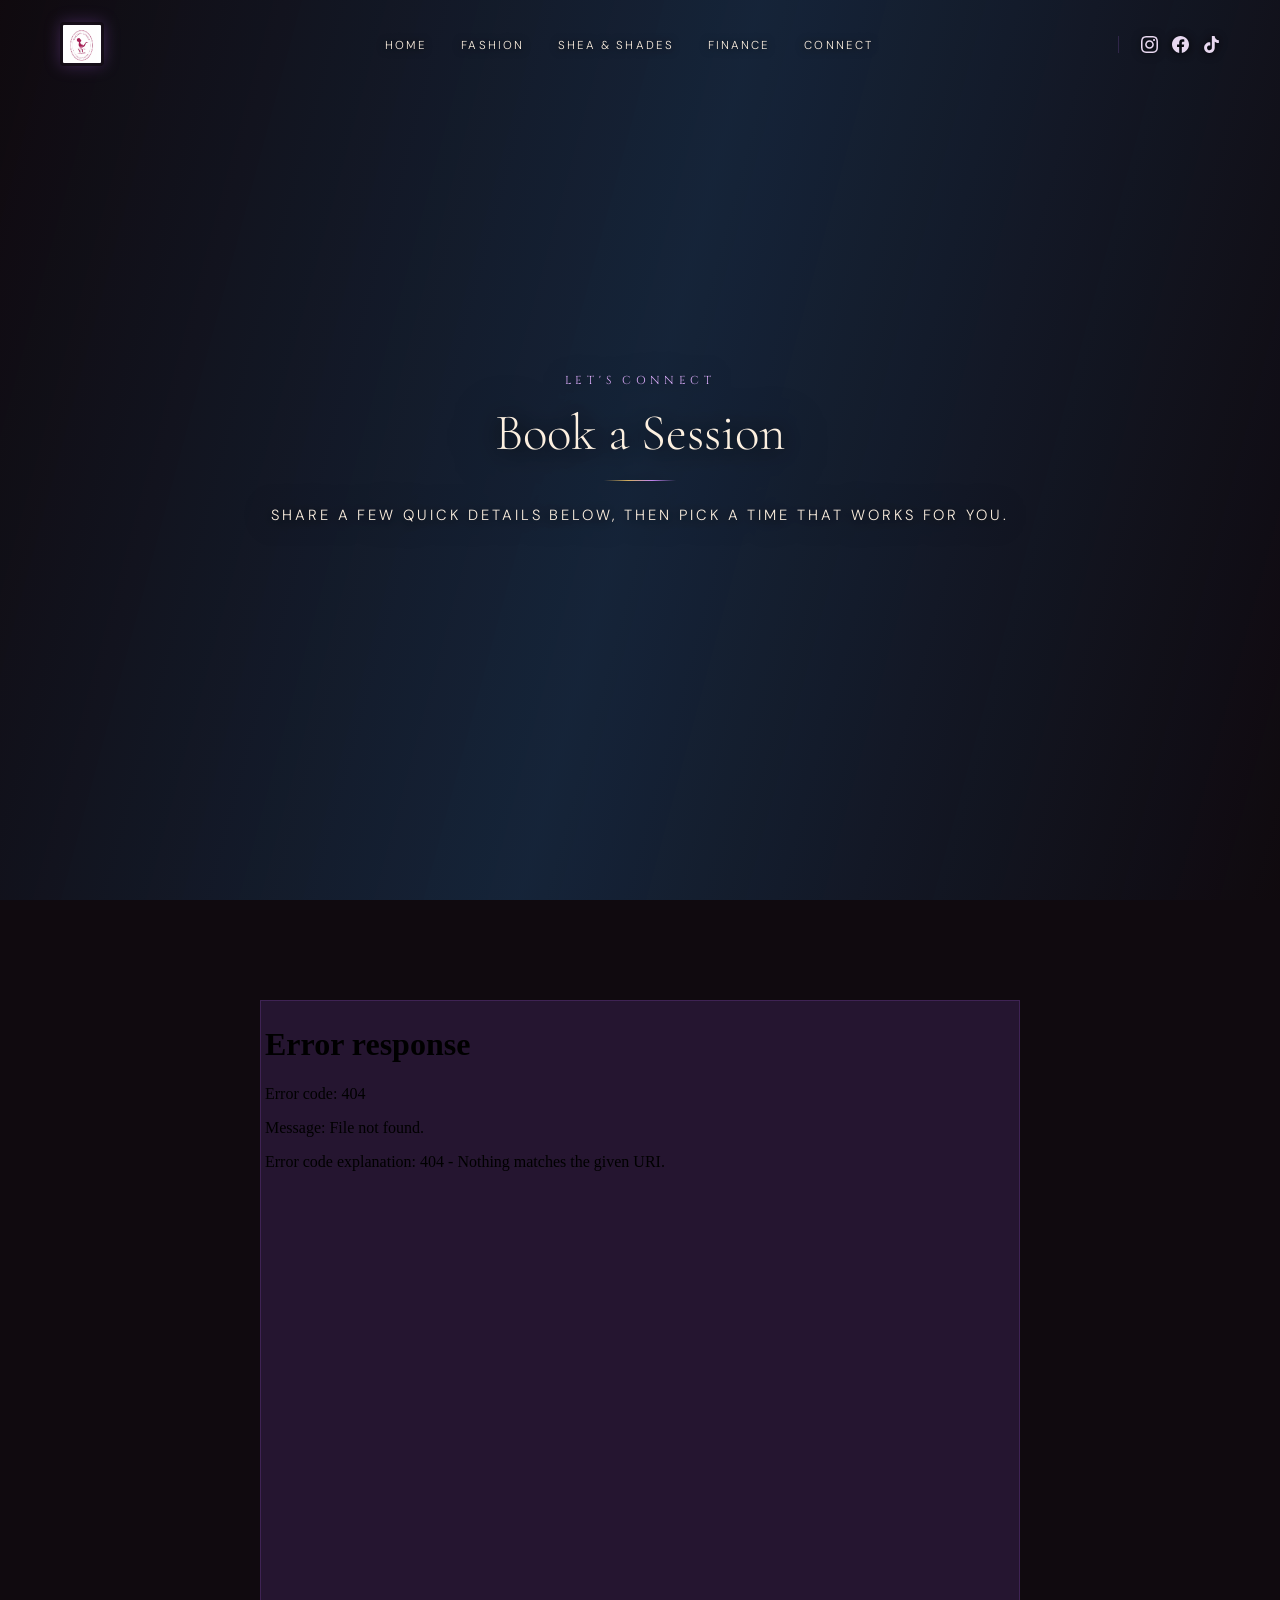
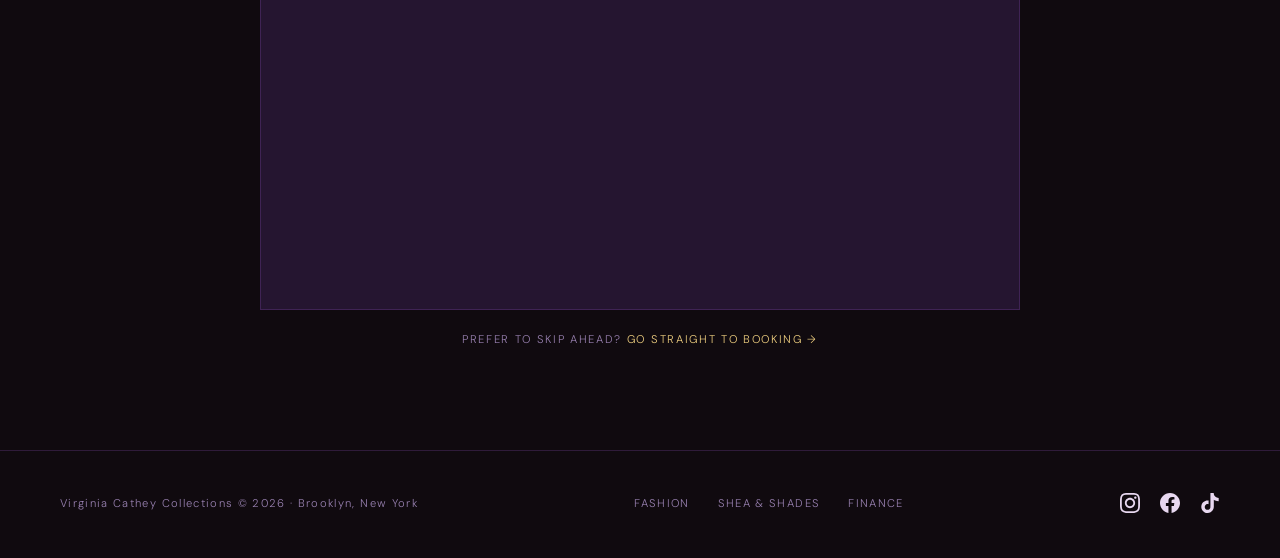
==== booking.html @ d616492e "Add files via upload" ====
<!DOCTYPE html>
<html lang="en">
<head>
  <meta charset="UTF-8">
  <meta name="viewport" content="width=device-width, initial-scale=1.0">
  <title>Book a Session | Virginia Cathey Collections</title>
  <meta name="description" content="Book a session with Virginia Cathey: fashion, Shea & Shades, or financial education.">
  <link rel="stylesheet" href="style.css">
</head>
<body>

<!-- NAV -->
<nav class="nav">
  <a href="index.html" class="nav-logo">
    <img src="4.png" alt="Virginia Cathey Collections">
  </a>
  <ul class="nav-links">
    <li><a href="index.html">Home</a></li>
    <li><a href="fashion.html">Fashion</a></li>
    <li><a href="shea.html">Shea &amp; Shades</a></li>
    <li><a href="finance.html">Finance</a></li>
    <li><a href="#contact">Connect</a></li>
  </ul>
  <div class="nav-socials">
    <a href="https://www.instagram.com/virginiacatheycollections" target="_blank" aria-label="Instagram">
      <svg viewBox="0 0 24 24"><path d="M12 2.163c3.204 0 3.584.012 4.85.07 3.252.148 4.771 1.691 4.919 4.919.058 1.265.069 1.645.069 4.849 0 3.205-.012 3.584-.069 4.849-.149 3.225-1.664 4.771-4.919 4.919-1.266.058-1.644.07-4.85.07-3.204 0-3.584-.012-4.849-.07-3.26-.149-4.771-1.699-4.919-4.92-.058-1.265-.07-1.644-.07-4.849 0-3.204.013-3.583.07-4.849.149-3.227 1.664-4.771 4.919-4.919 1.266-.057 1.645-.069 4.849-.069zm0-2.163c-3.259 0-3.667.014-4.947.072-4.358.2-6.78 2.618-6.98 6.98-.059 1.281-.073 1.689-.073 4.948 0 3.259.014 3.668.072 4.948.2 4.358 2.618 6.78 6.98 6.98 1.281.058 1.689.072 4.948.072 3.259 0 3.668-.014 4.948-.072 4.354-.2 6.782-2.618 6.979-6.98.059-1.28.073-1.689.073-4.948 0-3.259-.014-3.667-.072-4.947-.196-4.354-2.617-6.78-6.979-6.98-1.281-.059-1.69-.073-4.949-.073zm0 5.838c-3.403 0-6.162 2.759-6.162 6.162s2.759 6.163 6.162 6.163 6.162-2.759 6.162-6.163c0-3.403-2.759-6.162-6.162-6.162zm0 10.162c-2.209 0-4-1.79-4-4 0-2.209 1.791-4 4-4s4 1.791 4 4c0 2.21-1.791 4-4 4zm6.406-11.845c-.796 0-1.441.645-1.441 1.44s.645 1.44 1.441 1.44c.795 0 1.439-.645 1.439-1.44s-.644-1.44-1.439-1.44z"/></svg>
    </a>
    <a href="https://www.facebook.com/share/1MAkK8qsHK/" target="_blank" aria-label="Facebook">
      <svg viewBox="0 0 24 24"><path d="M24 12.073c0-6.627-5.373-12-12-12s-12 5.373-12 12c0 5.99 4.388 10.954 10.125 11.854v-8.385H7.078v-3.47h3.047V9.43c0-3.007 1.792-4.669 4.533-4.669 1.312 0 2.686.235 2.686.235v2.953H15.83c-1.491 0-1.956.925-1.956 1.874v2.25h3.328l-.532 3.47h-2.796v8.385C19.612 23.027 24 18.062 24 12.073z"/></svg>
    </a>
    <a href="https://www.tiktok.com/@virginiacathey" target="_blank" aria-label="TikTok">
      <svg viewBox="0 0 24 24"><path d="M12.525.02c1.31-.02 2.61-.01 3.91-.02.08 1.53.63 3.09 1.75 4.17 1.12 1.11 2.7 1.62 4.24 1.79v4.03c-1.44-.05-2.89-.35-4.2-.97-.57-.26-1.1-.59-1.62-.93-.01 2.92.01 5.84-.02 8.75-.08 1.4-.54 2.79-1.35 3.94-1.31 1.92-3.58 3.17-5.91 3.21-1.43.08-2.86-.31-4.08-1.03-2.02-1.19-3.44-3.37-3.65-5.71-.02-.5-.03-1-.01-1.49.18-1.9 1.12-3.72 2.58-4.96 1.66-1.44 3.98-2.13 6.15-1.72.02 1.48-.04 2.96-.04 4.44-.99-.32-2.15-.23-3.02.37-.63.41-1.11 1.04-1.36 1.75-.21.51-.15 1.07-.14 1.61.24 1.64 1.82 3.02 3.5 2.87 1.12-.01 2.19-.66 2.77-1.61.19-.33.4-.67.41-1.06.1-1.79.06-3.57.07-5.36.01-4.03-.01-8.05.02-12.07z"/></svg>
    </a>
  </div>
  <button class="burger" aria-label="Menu"><span></span><span></span><span></span></button>
</nav>

<!-- MOBILE MENU -->
<div class="mobile-menu">
  <a href="index.html">Home</a>
  <a href="fashion.html">Fashion</a>
  <a href="shea.html">Shea &amp; Shades</a>
  <a href="finance.html">Finance</a>
  <a href="#contact">Connect</a>
  <div class="mm-socials">
    <a href="https://www.instagram.com/virginiacatheycollections" target="_blank" aria-label="Instagram"><svg viewBox="0 0 24 24"><path d="M12 2.163c3.204 0 3.584.012 4.85.07 3.252.148 4.771 1.691 4.919 4.919.058 1.265.069 1.645.069 4.849 0 3.205-.012 3.584-.069 4.849-.149 3.225-1.664 4.771-4.919 4.919-1.266.058-1.644.07-4.85.07-3.204 0-3.584-.012-4.849-.07-3.26-.149-4.771-1.699-4.919-4.92-.058-1.265-.07-1.644-.07-4.849 0-3.204.013-3.583.07-4.849.149-3.227 1.664-4.771 4.919-4.919 1.266-.057 1.645-.069 4.849-.069zm0-2.163c-3.259 0-3.667.014-4.947.072-4.358.2-6.78 2.618-6.98 6.98-.059 1.281-.073 1.689-.073 4.948 0 3.259.014 3.668.072 4.948.2 4.358 2.618 6.78 6.98 6.98 1.281.058 1.689.072 4.948.072 3.259 0 3.668-.014 4.948-.072 4.354-.2 6.782-2.618 6.979-6.98.059-1.28.073-1.689.073-4.948 0-3.259-.014-3.667-.072-4.947-.196-4.354-2.617-6.78-6.979-6.98-1.281-.059-1.69-.073-4.949-.073zm0 5.838c-3.403 0-6.162 2.759-6.162 6.162s2.759 6.163 6.162 6.163 6.162-2.759 6.162-6.163c0-3.403-2.759-6.162-6.162-6.162zm0 10.162c-2.209 0-4-1.79-4-4 0-2.209 1.791-4 4-4s4 1.791 4 4c0 2.21-1.791 4-4 4zm6.406-11.845c-.796 0-1.441.645-1.441 1.44s.645 1.44 1.441 1.44c.795 0 1.439-.645 1.439-1.44s-.644-1.44-1.439-1.44z"/></svg></a>
    <a href="https://www.facebook.com/share/1MAkK8qsHK/" target="_blank" aria-label="Facebook"><svg viewBox="0 0 24 24"><path d="M24 12.073c0-6.627-5.373-12-12-12s-12 5.373-12 12c0 5.99 4.388 10.954 10.125 11.854v-8.385H7.078v-3.47h3.047V9.43c0-3.007 1.792-4.669 4.533-4.669 1.312 0 2.686.235 2.686.235v2.953H15.83c-1.491 0-1.956.925-1.956 1.874v2.25h3.328l-.532 3.47h-2.796v8.385C19.612 23.027 24 18.062 24 12.073z"/></svg></a>
    <a href="https://www.tiktok.com/@virginiacathey" target="_blank" aria-label="TikTok"><svg viewBox="0 0 24 24"><path d="M12.525.02c1.31-.02 2.61-.01 3.91-.02.08 1.53.63 3.09 1.75 4.17 1.12 1.11 2.7 1.62 4.24 1.79v4.03c-1.44-.05-2.89-.35-4.2-.97-.57-.26-1.1-.59-1.62-.93-.01 2.92.01 5.84-.02 8.75-.08 1.4-.54 2.79-1.35 3.94-1.31 1.92-3.58 3.17-5.91 3.21-1.43.08-2.86-.31-4.08-1.03-2.02-1.19-3.44-3.37-3.65-5.71-.02-.5-.03-1-.01-1.49.18-1.9 1.12-3.72 2.58-4.96 1.66-1.44 3.98-2.13 6.15-1.72.02 1.48-.04 2.96-.04 4.44-.99-.32-2.15-.23-3.02.37-.63.41-1.11 1.04-1.36 1.75-.21.51-.15 1.07-.14 1.61.24 1.64 1.82 3.02 3.5 2.87 1.12-.01 2.19-.66 2.77-1.61.19-.33.4-.67.41-1.06.1-1.79.06-3.57.07-5.36.01-4.03-.01-8.05.02-12.07z"/></svg></a>
  </div>
</div>

<!-- PAGE HEADER -->
<section class="hero" style="min-height:52vh;">
  <div class="hero-overlay" style="background:linear-gradient(105deg,rgba(16,10,15,.97) 0%,rgba(26,58,92,.55) 50%,rgba(16,10,15,.28) 100%);"></div>
  <div class="hero-body">
    <p class="hero-eyebrow">Let's Connect</p>
    <h1 class="hero-title" style="font-size:clamp(2.4rem,4vw,3.6rem);">Book a Session</h1>
    <div class="hero-rule"></div>
    <p class="hero-sub">Share a few quick details below, then pick a time that works for you.</p>
  </div>
</section>

<!-- EMBEDDED FORM -->
<section class="sec">
  <div class="wrap reveal" style="max-width:760px;margin:0 auto;">
    <div style="border:1px solid var(--border);background:var(--bg3);padding:4px;position:relative;">
      <!-- PLACEHOLDER: replace src below with the real Google Form embed URL -->
      <iframe
        src="PASTE_GOOGLE_FORM_EMBED_URL_HERE"
        width="100%"
        height="900"
        frameborder="0"
        marginheight="0"
        marginwidth="0"
        style="display:block;">
        Loading form…
      </iframe>
    </div>
    <p style="text-align:center;font-size:.7rem;letter-spacing:.15em;text-transform:uppercase;color:var(--muted);margin-top:20px;">
      Prefer to skip ahead? <a href="thank-you.html" style="color:var(--gold-lt);">Go straight to booking &rarr;</a>
    </p>
  </div>
</section>

<!-- FOOTER -->
<footer class="footer">
  <p class="footer-copy">Virginia Cathey Collections © 2026 · Brooklyn, New York</p>
  <div class="footer-links">
    <a href="fashion.html">Fashion</a>
    <a href="shea.html">Shea &amp; Shades</a>
    <a href="finance.html">Finance</a>
  </div>
  <div class="footer-socials">
    <a href="https://www.instagram.com/virginiacatheycollections" target="_blank" aria-label="Instagram"><svg viewBox="0 0 24 24"><path d="M12 2.163c3.204 0 3.584.012 4.85.07 3.252.148 4.771 1.691 4.919 4.919.058 1.265.069 1.645.069 4.849 0 3.205-.012 3.584-.069 4.849-.149 3.225-1.664 4.771-4.919 4.919-1.266.058-1.644.07-4.85.07-3.204 0-3.584-.012-4.849-.07-3.26-.149-4.771-1.699-4.919-4.92-.058-1.265-.07-1.644-.07-4.849 0-3.204.013-3.583.07-4.849.149-3.227 1.664-4.771 4.919-4.919 1.266-.057 1.645-.069 4.849-.069zm0-2.163c-3.259 0-3.667.014-4.947.072-4.358.2-6.78 2.618-6.98 6.98-.059 1.281-.073 1.689-.073 4.948 0 3.259.014 3.668.072 4.948.2 4.358 2.618 6.78 6.98 6.98 1.281.058 1.689.072 4.948.072 3.259 0 3.668-.014 4.948-.072 4.354-.2 6.782-2.618 6.979-6.98.059-1.28.073-1.689.073-4.948 0-3.259-.014-3.667-.072-4.947-.196-4.354-2.617-6.78-6.979-6.98-1.281-.059-1.69-.073-4.949-.073zm0 5.838c-3.403 0-6.162 2.759-6.162 6.162s2.759 6.163 6.162 6.163 6.162-2.759 6.162-6.163c0-3.403-2.759-6.162-6.162-6.162zm0 10.162c-2.209 0-4-1.79-4-4 0-2.209 1.791-4 4-4s4 1.791 4 4c0 2.21-1.791 4-4 4zm6.406-11.845c-.796 0-1.441.645-1.441 1.44s.645 1.44 1.441 1.44c.795 0 1.439-.645 1.439-1.44s-.644-1.44-1.439-1.44z"/></svg></a>
    <a href="https://www.facebook.com/share/1MAkK8qsHK/" target="_blank" aria-label="Facebook"><svg viewBox="0 0 24 24"><path d="M24 12.073c0-6.627-5.373-12-12-12s-12 5.373-12 12c0 5.99 4.388 10.954 10.125 11.854v-8.385H7.078v-3.47h3.047V9.43c0-3.007 1.792-4.669 4.533-4.669 1.312 0 2.686.235 2.686.235v2.953H15.83c-1.491 0-1.956.925-1.956 1.874v2.25h3.328l-.532 3.47h-2.796v8.385C19.612 23.027 24 18.062 24 12.073z"/></svg></a>
    <a href="https://www.tiktok.com/@virginiacathey" target="_blank" aria-label="TikTok"><svg viewBox="0 0 24 24"><path d="M12.525.02c1.31-.02 2.61-.01 3.91-.02.08 1.53.63 3.09 1.75 4.17 1.12 1.11 2.7 1.62 4.24 1.79v4.03c-1.44-.05-2.89-.35-4.2-.97-.57-.26-1.1-.59-1.62-.93-.01 2.92.01 5.84-.02 8.75-.08 1.4-.54 2.79-1.35 3.94-1.31 1.92-3.58 3.17-5.91 3.21-1.43.08-2.86-.31-4.08-1.03-2.02-1.19-3.44-3.37-3.65-5.71-.02-.5-.03-1-.01-1.49.18-1.9 1.12-3.72 2.58-4.96 1.66-1.44 3.98-2.13 6.15-1.72.02 1.48-.04 2.96-.04 4.44-.99-.32-2.15-.23-3.02.37-.63.41-1.11 1.04-1.36 1.75-.21.51-.15 1.07-.14 1.61.24 1.64 1.82 3.02 3.5 2.87 1.12-.01 2.19-.66 2.77-1.61.19-.33.4-.67.41-1.06.1-1.79.06-3.57.07-5.36.01-4.03-.01-8.05.02-12.07z"/></svg></a>
  </div>
</footer>

<script src="script.js"></script>
</body>
</html>
---- style.css ----
/* ============================================================
   VIRGINIA CATHEY COLLECTIONS — style.css
   Root stylesheet. Shared by every page on the site.
   ============================================================ */

@import url('https://fonts.googleapis.com/css2?family=Cormorant+Garamond:ital,wght@0,300;0,400;0,600;1,300;1,400&family=DM+Sans:wght@300;400;500&family=Cinzel:wght@400;600&display=swap');

/* ── Tokens ─────────────────────────────────────────────── */
:root {
  --bg:          #100a0f;
  --bg2:         #1c1020;
  --bg3:         #251530;
  --surface:     #2a1830;

  --gold:        #d4af60;
  --gold-lt:     #f0d080;
  --purple:      #9b59d0;
  --purple-lt:   #c084f0;
  --purple-dk:   #5a2880;
  --wine:        #8b3060;
  --cream:       #fdf0e0;
  --text:        #e8d8f0;
  --muted:       #9880b0;

  --border:      rgba(155, 89, 208, 0.22);
  --border-gold: rgba(212, 175, 96, 0.22);

  --f-display: 'Cinzel', serif;
  --f-heading: 'Cormorant Garamond', serif;
  --f-body:    'DM Sans', sans-serif;
  --ease:      cubic-bezier(0.4, 0, 0.2, 1);
}


/* Page load-in */
body { animation: pageIn 0.45s ease forwards; }
@keyframes pageIn { from { opacity:0; } to { opacity:1; } }
/* ── Reset ───────────────────────────────────────────────── */
*, *::before, *::after { margin: 0; padding: 0; box-sizing: border-box; }
html { scroll-behavior: smooth; -webkit-font-smoothing: antialiased; }
body {
  background: var(--bg);
  color: var(--text);
  font-family: var(--f-body);
  font-weight: 300;
  line-height: 1.75;
  overflow-x: hidden;
}
img  { display: block; max-width: 100%; }
a    { color: inherit; text-decoration: none; }
ul   { list-style: none; }
button { border: none; background: none; font: inherit; cursor: pointer; }

/* ── Nav ─────────────────────────────────────────────────── */
.nav {
  position: fixed; top: 0; left: 0; right: 0; z-index: 100;
  padding: 22px 60px;
  display: grid;
  grid-template-columns: auto 1fr auto auto;
  align-items: center;
  gap: 0;
  transition: background .4s var(--ease), padding .4s var(--ease), border .4s var(--ease);
}
.nav.scrolled {
  background: rgba(16, 10, 15, 0.96);
  backdrop-filter: blur(16px);
  padding: 14px 60px;
  border-bottom: 1px solid var(--border);
}
.nav-logo {
  grid-column: 1;
  display: flex; align-items: center; gap: 10px; min-width: 80px;
}
.nav-logo img {
  height: 44px; width: auto;
  filter: drop-shadow(0 0 8px rgba(155,89,208,.35));
  background: rgba(16,10,15,.7);
  border-radius: 4px;
  padding: 3px;
}
.nav-links { display: flex; gap: 34px; align-items: center; justify-content: center; grid-column: 2; padding: 0 20px; }
.nav-links a {
  font-family: var(--f-body);
  font-size: .72rem; letter-spacing: .18em; text-transform: uppercase;
  color: var(--cream); position: relative;
  transition: color .3s var(--ease);
  text-shadow: 0 1px 8px rgba(0,0,0,.9);
}
.nav-links a::after {
  content: ''; position: absolute; bottom: -4px; left: 0;
  width: 0; height: 1px;
  background: linear-gradient(90deg, var(--purple), var(--gold));
  transition: width .3s var(--ease);
}
.nav-links a:hover         { color: var(--cream); }
.nav-links a:hover::after,
.nav-links a.active::after { width: 100%; }
.nav-links a.active        { color: var(--gold); }

/* ── Nav Social Icons ────────────────────────────────────── */
.nav-socials {
  display: flex; align-items: center; gap: 14px; justify-content: flex-end;
  grid-column: 3;
  padding-left: 22px;
  border-left: 1px solid var(--border);
}
.nav-socials a {
  color: var(--cream); transition: color .3s var(--ease);
  display: flex; align-items: center; line-height: 1;
  filter: drop-shadow(0 1px 4px rgba(0,0,0,.9));
}
.nav-socials a:hover { color: var(--purple-lt); }
.nav-socials svg { width: 17px; height: 17px; fill: currentColor; }
.nav-socials a { color: var(--text); }

/* hamburger */
.burger {
  display: none; flex-direction: column; gap: 5px; width: 28px;
  grid-column: 4;
}
.burger span {
  display: block; height: 1px; background: var(--gold);
  transition: .35s var(--ease);
}
.burger.open span:nth-child(1) { transform: translateY(6px) rotate(45deg); }
.burger.open span:nth-child(2) { opacity: 0; }
.burger.open span:nth-child(3) { transform: translateY(-6px) rotate(-45deg); }

/* mobile menu overlay */
.mobile-menu {
  position: fixed; inset: 0; background: rgba(16, 10, 15, .97);
  z-index: 200; display: flex; flex-direction: column;
  align-items: center; justify-content: center; gap: 36px;
  opacity: 0; pointer-events: none;
  transition: opacity .45s var(--ease);
}
.mobile-menu.open { opacity: 1; pointer-events: all; }
.mobile-menu a {
  font-family: var(--f-heading); font-size: 2.8rem; color: var(--cream);
  transition: color .3s;
}
.mobile-menu a:hover { color: var(--purple-lt); }
.mobile-menu .mm-socials {
  display: flex; gap: 24px; margin-top: 12px;
  padding-top: 24px; border-top: 1px solid var(--border);
}
.mobile-menu .mm-socials a {
  font-size: 1rem; color: var(--cream);
}
.mobile-menu .mm-socials svg { width: 26px; height: 26px; fill: currentColor; }

/* ── Scroll Reveal ───────────────────────────────────────── */
.reveal {
  opacity: 0; transform: translateY(32px);
  transition: opacity .75s ease, transform .75s ease;
}
.reveal.in { opacity: 1; transform: translateY(0); }
.d1 { transition-delay: .1s; }
.d2 { transition-delay: .2s; }
.d3 { transition-delay: .3s; }
.d4 { transition-delay: .4s; }

/* ── Hero ────────────────────────────────────────────────── */
.hero {
  position: relative; height: 100vh; min-height: 580px;
  display: flex; align-items: center; justify-content: center;
  overflow: hidden;
}
.hero-bg {
  position: absolute; inset: 0;
  background-size: cover; background-position: center center;
  background-repeat: no-repeat;
  will-change: transform;
}
.hero-overlay {
  position: absolute; inset: 0;
  background: linear-gradient(
    to bottom,
    rgba(16,10,15,.5) 0%,
    rgba(16,10,15,.4)  35%,
    rgba(16,10,15,.68)  75%,
    rgba(16,10,15,.95) 100%
  );
}
.hero-body {
  position: relative; z-index: 2;
  text-align: center; padding: 0 24px;
}
.hero-eyebrow {
  font-family: var(--f-display);
  font-size: clamp(.55rem, 1vw, .72rem); letter-spacing: .38em;
  text-transform: uppercase; color: #e0b0ff; margin-bottom: 18px;
  text-shadow: 0 2px 16px rgba(0,0,0,.95), 0 0 30px rgba(192,132,240,.5);
}
.hero-title {
  font-family: var(--f-heading);
  font-size: clamp(3.8rem, 10vw, 9rem);
  font-weight: 300; color: var(--cream); line-height: .95; margin-bottom: 22px;
  text-shadow: 0 2px 24px rgba(0,0,0,.95), 0 4px 48px rgba(0,0,0,.7);
}
.hero-rule {
  width: 72px; height: 1px;
  background: linear-gradient(90deg, transparent, var(--gold), var(--purple-lt), transparent);
  margin: 0 auto 22px;
  filter: drop-shadow(0 0 6px rgba(0,0,0,.8));
}
.hero-sub {
  font-size: clamp(.75rem, 1.4vw, .92rem);
  letter-spacing: .2em; text-transform: uppercase; color: var(--cream);
  text-shadow: 0 2px 12px rgba(0,0,0,.9), 0 0 30px rgba(0,0,0,.7);
}
.hero-scroll {
  position: absolute; bottom: 36px; left: 50%;
  transform: translateX(-50%); z-index: 2;
  display: flex; flex-direction: column; align-items: center; gap: 6px;
  animation: bounce 2s ease-in-out infinite;
}
.hero-scroll span {
  font-family: var(--f-display); font-size: .5rem;
  letter-spacing: .3em; text-transform: uppercase; color: var(--purple-lt);
}
.hero-scroll svg { width: 18px; height: 18px; color: var(--gold); opacity: .7; }
@keyframes bounce {
  0%,100% { transform: translateX(-50%) translateY(0); }
  50%      { transform: translateX(-50%) translateY(8px); }
}

/* ── Layout Helpers ──────────────────────────────────────── */
.wrap   { max-width: 1280px; margin: 0 auto; }
.sec    { padding: 100px 60px; }
.sec-sm { padding: 60px 60px; }
.label  {
  font-family: var(--f-display);
  font-size: .6rem; letter-spacing: .35em;
  text-transform: uppercase; color: var(--purple-lt); margin-bottom: 16px;
}
.rule-gold   { width: 56px; height: 1px; background: linear-gradient(90deg,transparent,var(--gold),transparent); margin: 18px 0; }
.rule-purple { width: 56px; height: 1px; background: linear-gradient(90deg,transparent,var(--purple),transparent); margin: 18px 0; }

/* headings */
.h1 { font-family: var(--f-heading); font-weight: 300; line-height: 1.1; color: var(--cream); }
.h2 { font-family: var(--f-heading); font-weight: 300; line-height: 1.15; color: var(--cream); }
.italic { font-style: italic; }
p.body  { font-size: .94rem; color: var(--text); line-height: 1.85; font-weight: 300; }
p.body em { font-style: italic; color: var(--cream); }

/* ── Buttons ─────────────────────────────────────────────── */
.btn {
  display: inline-block; padding: 13px 34px;
  font-size: .72rem; letter-spacing: .2em; text-transform: uppercase;
  position: relative; overflow: hidden;
  transition: transform .3s var(--ease), box-shadow .3s var(--ease);
}
.btn::before {
  content: ''; position: absolute; inset: 0;
  transform: translateX(-100%); transition: transform .35s var(--ease);
}
.btn:hover::before { transform: translateX(0); }
.btn:hover         { transform: translateY(-2px); }
.btn span          { position: relative; z-index: 1; }

.btn-gold         { background: var(--gold); color: #100a0f; font-weight: 500; }
.btn-gold::before { background: var(--gold-lt); }
.btn-gold:hover   { box-shadow: 0 0 30px rgba(212,175,96,.45); }

.btn-purple         { background: var(--purple); color: var(--cream); }
.btn-purple::before { background: var(--purple-lt); }
.btn-purple:hover   { box-shadow: 0 0 30px rgba(155,89,208,.5); }

.btn-outline {
  border: 1px solid var(--purple); color: var(--purple-lt); background: transparent;
}
.btn-outline::before { background: rgba(155,89,208,.15); }
.btn-outline:hover   { border-color: var(--purple-lt); color: var(--cream); }

/* ── Stats Row ───────────────────────────────────────────── */
.stats {
  display: grid; grid-template-columns: repeat(4,1fr);
  background: var(--border);  gap: 1px;
}
.stat {
  background: var(--bg2); padding: 52px 32px; text-align: center;
  position: relative; overflow: hidden;
}
.stat::after {
  content: ''; position: absolute; top: 0; left: 0; right: 0; height: 2px;
  background: linear-gradient(90deg, var(--purple-dk), var(--purple), transparent);
  opacity: 0; transition: opacity .4s;
}
.stat:hover::after { opacity: 1; }
.stat-num {
  font-family: var(--f-heading); font-size: clamp(2.6rem,4vw,4.2rem);
  color: var(--gold); line-height: 1; margin-bottom: 10px;
}
.stat-lbl { font-size: .66rem; letter-spacing: .22em; text-transform: uppercase; color: var(--muted); }

/* ── Two-col grid ────────────────────────────────────────── */
.two-col { display: grid; grid-template-columns: 1fr 1fr; gap: 80px; align-items: center; }
.two-col.wide { grid-template-columns: 1.25fr 0.75fr; }
.two-col.wider { grid-template-columns: 1.5fr 0.5fr; }

/* ── Photo frame ─────────────────────────────────────────── */
.photo-frame { position: relative; }
.photo-frame img {
  width: 100%; height: 520px;
  object-fit: cover; object-position: center top;
  border: 1px solid var(--border);
}
.photo-corner { display: none; }

/* ── Brand Cards ─────────────────────────────────────────── */
.brand-grid {
  display: grid; grid-template-columns: repeat(4,1fr);
  gap: 1px; background: var(--border); margin-top: 52px;
}
.brand-card {
  background: var(--surface); padding: 44px 30px;
  position: relative; overflow: hidden;
  transition: background .35s var(--ease);
}
.brand-card::before {
  content: ''; position: absolute; top: 0; left: 0;
  width: 3px; height: 0; transition: height .5s var(--ease);
}
.brand-card:hover { background: var(--bg2); }
.brand-card:hover::before { height: 100%; }
.bc-fashion::before { background: linear-gradient(to bottom, var(--purple), var(--wine)); }
.bc-shea::before    { background: linear-gradient(to bottom, var(--gold), #a06020); }
.bc-finance::before { background: linear-gradient(to bottom, #50a090, #306060); }
.bc-more::before    { background: #4a2858; }
.bc-tag {
  font-family: var(--f-display); font-size: .56rem; letter-spacing: .3em;
  text-transform: uppercase; margin-bottom: 16px;
}
.bc-fashion  .bc-tag { color: var(--purple-lt); }
.bc-shea     .bc-tag { color: var(--gold); }
.bc-finance  .bc-tag { color: #70d0b0; }
.bc-more     .bc-tag { color: var(--muted); }
.bc-title {
  font-family: var(--f-display); font-size: .82rem; letter-spacing: .1em;
  color: var(--cream); margin-bottom: 14px; line-height: 1.5;
}
.bc-desc { font-size: .82rem; color: var(--muted); line-height: 1.78; margin-bottom: 26px; }
.badge {
  display: inline-block; padding: 5px 14px;
  border: 1px solid var(--border); font-size: .6rem;
  letter-spacing: .25em; text-transform: uppercase; color: var(--muted);
}

/* ── Services Grid ───────────────────────────────────────── */
.svc-grid {
  display: grid; grid-template-columns: repeat(3,1fr);
  gap: 1px; background: var(--border);
}
.svc-grid-4 {
  display: grid; grid-template-columns: repeat(4,1fr);
  gap: 1px; background: var(--border);
}
.svc {
  background: var(--surface); padding: 38px 28px;
  transition: background .35s var(--ease); position: relative;
}
.svc:hover { background: var(--bg2); }
.svc-num {
  font-family: var(--f-heading); font-size: 2rem; color: var(--border);
  line-height: 1; margin-bottom: 12px; display: block;
}
.svc-title {
  font-family: var(--f-display); font-size: .65rem; letter-spacing: .15em;
  text-transform: uppercase; color: var(--cream); margin-bottom: 10px;
}
.svc-desc { font-size: .8rem; color: var(--muted); line-height: 1.7; }

/* ── Gallery / Marquee ───────────────────────────────────── */
.gallery { overflow: hidden; padding: 60px 0; background: var(--bg); }
.gallery-header {
  display: flex; align-items: center; justify-content: space-between;
  padding: 0 60px; margin-bottom: 32px;
}
.gallery-hint { font-size: .62rem; letter-spacing: .18em; text-transform: uppercase; color: var(--muted); }
.row { overflow: hidden; margin-bottom: 12px; }
.track { display: flex; gap: 12px; will-change: transform; }
.go-left  { animation: go-left  44s linear infinite; }
.go-right { animation: go-right 36s linear infinite; }
.go-slow  { animation: go-left  58s linear infinite; }
@keyframes go-left  { 0%{transform:translateX(0)}   100%{transform:translateX(-50%)} }
@keyframes go-right { 0%{transform:translateX(-50%)} 100%{transform:translateX(0)}   }
.row:hover .track { animation-play-state: paused; }
.gp {
  height: 370px; width: auto; min-width: 210px;
  object-fit: cover; object-position: center top; flex-shrink: 0;
  border: 1px solid var(--border);
  transition: transform .35s ease, box-shadow .35s ease;
  cursor: zoom-in;
}
.gp:hover {
  transform: scale(1.04);
  box-shadow: 0 0 28px rgba(155,89,208,.4);
  position: relative; z-index: 1;
}

/* ── Lightbox ────────────────────────────────────────────── */
.lb {
  position: fixed; inset: 0; background: rgba(0,0,0,.94);
  z-index: 9000; display: flex; align-items: center; justify-content: center;
  opacity: 0; pointer-events: none; transition: opacity .3s var(--ease);
}
.lb.open { opacity: 1; pointer-events: all; }
.lb img  { max-width: 92vw; max-height: 92vh; object-fit: contain; border: 1px solid var(--border); }
.lb-x {
  position: absolute; top: 22px; right: 32px;
  font-size: 2rem; color: var(--gold); line-height: 1;
  transition: color .25s; cursor: pointer;
}
.lb-x:hover { color: var(--purple-lt); }

/* ── Press Ticker ────────────────────────────────────────── */
.ticker { overflow: hidden; white-space: nowrap; padding: 15px 0; background: var(--bg2); border-top: 1px solid var(--border); border-bottom: 1px solid var(--border); }
.ticker-inner { display: inline-flex; animation: tick 30s linear infinite; }
.ticker-inner span { font-size: .66rem; letter-spacing: .22em; text-transform: uppercase; color: var(--muted); padding: 0 24px; }
.ticker-inner .dot { color: var(--purple-lt); padding: 0 4px; }
@keyframes tick { 0%{transform:translateX(0)} 100%{transform:translateX(-50%)} }

/* ── Press Feature Block ─────────────────────────────────── */
.press-block {
  display: grid; grid-template-columns: 1fr 1fr;
  gap: 1px; background: var(--border); margin-bottom: 32px;
}
.press-box {
  background: var(--surface); padding: 44px 44px;
  display: flex; align-items: center; justify-content: space-between; gap: 20px;
}
.press-box-b {
  background: var(--bg2); padding: 44px 44px;
  display: flex; flex-direction: column; justify-content: center; gap: 10px;
}
.press-name { font-family: var(--f-heading); font-size: clamp(1.3rem,2.2vw,1.9rem); color: var(--cream); font-style: italic; }
.press-badge { font-family: var(--f-display); font-size: .54rem; letter-spacing: .28em; text-transform: uppercase; color: var(--gold); border: 1px solid var(--gold); padding: 5px 12px; white-space: nowrap; }
.press-sub { font-family: var(--f-display); font-size: .54rem; letter-spacing: .28em; text-transform: uppercase; color: var(--muted); }
.press-venue { font-family: var(--f-heading); font-size: clamp(1.1rem,2vw,1.7rem); color: var(--cream); }
.press-list { display: flex; flex-wrap: wrap; gap: 10px; align-items: center; }
.press-list span { font-size: .82rem; color: var(--muted); }
.press-list .dot { color: var(--purple-lt); }

/* ── Shea label frame ────────────────────────────────────── */
.shea-frame {
  background: #f5ead8; border: 1px solid var(--border-gold);
  padding: 30px; margin-bottom: 18px;
  display: flex; align-items: center; justify-content: center;
  border-radius: 4px;
}
.shea-frame img {
  width: 100%; max-width: 400px; height: auto;
  object-fit: contain;
  mix-blend-mode: multiply;
}
.shea-city {
  font-family: var(--f-heading); font-style: italic;
  font-size: 1.3rem; color: #c07030; line-height: 1.3; text-align: center;
}



/* ── Benefits ────────────────────────────────────────────── */
.benefit-grid {
  display: grid; grid-template-columns: repeat(3,1fr);
  gap: 1px; background: var(--border);
}
.benefit {
  background: var(--surface); padding: 46px 34px;
  position: relative; overflow: hidden;
  transition: background .35s var(--ease);
}
.benefit::before {
  content: ''; position: absolute; top: 0; left: 0;
  width: 3px; height: 0; transition: height .55s var(--ease);
}
.benefit:hover { background: var(--bg2); }
.benefit:hover::before { height: 100%; }
.b-hair::before  { background: #c07030; }
.b-body::before  { background: var(--purple); }
.b-scent::before { background: var(--gold); }
.benefit-icon { color: var(--gold); margin-bottom: 20px; width: 36px; height: 36px; }
.benefit-title { font-family: var(--f-display); font-size: .7rem; letter-spacing: .18em; text-transform: uppercase; color: var(--cream); margin-bottom: 16px; }
.benefit ul { display: flex; flex-direction: column; gap: 9px; }
.benefit li { font-size: .84rem; color: var(--muted); line-height: 1.6; padding-left: 14px; position: relative; }
.benefit li::before { content: '◆'; position: absolute; left: 0; color: var(--purple-lt); font-size: .38rem; top: 6px; }
.benefit-txt { font-size: .87rem; color: var(--muted); line-height: 1.78; font-style: italic; }

/* ── Order Steps ─────────────────────────────────────────── */
.order-card {
  background: var(--surface); border: 1px solid var(--border);
  padding: 44px; max-width: 680px;
  display: flex; flex-direction: column; gap: 26px; margin: 32px 0;
}
.order-step { display: flex; gap: 20px; align-items: flex-start; }
.order-n { font-family: var(--f-heading); font-size: 2.3rem; color: var(--purple-lt); line-height: 1; flex-shrink: 0; width: 28px; }
.order-step p { font-size: .92rem; color: var(--text); line-height: 1.7; padding-top: 5px; }
.order-step p strong { color: var(--cream); font-weight: 500; }
.order-note { font-family: var(--f-heading); font-style: italic; font-size: .95rem; color: var(--muted); line-height: 1.6; }

/* ── Contact Bar ─────────────────────────────────────────── */
.contact-bar { background: var(--surface); border-top: 1px solid var(--border); padding: 80px 60px; text-align: center; }
.contact-bar-q { font-family: var(--f-heading); font-style: italic; font-size: clamp(1.5rem,2.8vw,2.3rem); color: var(--cream); margin-bottom: 30px; line-height: 1.4; }

/* ── Footer ──────────────────────────────────────────────── */
.footer {
  background: var(--bg); border-top: 1px solid var(--border);
  padding: 42px 60px;
  display: flex; align-items: center; justify-content: space-between; flex-wrap: wrap; gap: 18px;
}
.footer-copy { font-size: .7rem; letter-spacing: .12em; color: var(--muted); }
.footer-links { display: flex; gap: 28px; }
.footer-links a { font-size: .7rem; letter-spacing: .12em; text-transform: uppercase; color: var(--muted); transition: color .3s; }
.footer-links a:hover { color: var(--purple-lt); }
.footer-socials { display: flex; gap: 20px; }
.footer-socials a { color: var(--muted); transition: color .3s; line-height: 1; }
.footer-socials a:hover { color: var(--purple-lt); }
.footer-socials svg { width: 20px; height: 20px; fill: currentColor; }
.footer-socials a { color: var(--text); }

/* ── Photo Grid (3-col break) ────────────────────────────── */
.photo-trio {
  display: grid; grid-template-columns: 1fr 1fr 1fr;
  gap: 1px; background: var(--border);
}
.photo-trio div { overflow: hidden; height: 380px; }
.photo-trio img {
  width: 100%; height: 100%;
  object-fit: cover; object-position: center 30%;
  transition: transform .6s ease;
}
/* Per-image tuned positions based on visual inspection */
.photo-trio .pt-1 img { object-position: center 50%; } /* IMG_1620 */
.photo-trio .pt-2 img { object-position: center 65%; } /* IMG_3753 — more wall cut, show feet */
.photo-trio .pt-3 img { object-position: center 5%; }  /* IMG_3494 — show full duo from top */
.photo-trio div:hover img { transform: scale(1.03); }

/* ── Affiliate logo row ──────────────────────────────────── */
.affiliate-row {
  display: grid; grid-template-columns: 1fr 1fr;
  gap: 1px; background: var(--border); margin-bottom: 32px;
}
.affiliate-box {
  background: var(--surface); padding: 44px;
  display: flex; flex-direction: column; justify-content: center; gap: 16px;
}
.affiliate-box-light {
  background: #f5ead8; padding: 44px;
  display: flex; flex-direction: column; justify-content: center; gap: 16px;
}
.affiliate-box-light p { color: #3a2510; }

/* ── Responsive ──────────────────────────────────────────── */
@media (max-width: 1199px) {
  .sec, .sec-sm { padding-left: 40px; padding-right: 40px; }
  .nav, .nav.scrolled { padding-left: 40px; padding-right: 40px; gap: 0; grid-template-columns: auto 1fr auto auto; }
  .stats, .brand-grid { grid-template-columns: repeat(2,1fr); }
  .two-col, .two-col.wide, .two-col.wider { grid-template-columns: 1fr; gap: 48px; }
  .svc-grid { grid-template-columns: repeat(2,1fr); }
  .svc-grid-4 { grid-template-columns: repeat(2,1fr); }
  .press-block, .affiliate-row { grid-template-columns: 1fr; }
  .benefit-grid { grid-template-columns: 1fr; }
  .gallery-header { padding: 0 40px; }
  .photo-trio div { height: 320px; }
}
@media (max-width: 767px) {
  .sec { padding: 60px 24px; }
  .sec-sm { padding: 48px 24px; }
  .nav { padding: 18px 24px; }
  .nav.scrolled { padding: 12px 24px; }
  .nav-links { display: none; }
  .nav-socials { display: none; }
  .burger { display: flex; }
  .stats { grid-template-columns: repeat(2,1fr); }
  .stat { padding: 40px 18px; }
  .brand-grid, .svc-grid, .svc-grid-4 { grid-template-columns: 1fr; }
  .gp { height: 250px; min-width: 160px; }
  .gallery-header { padding: 0 24px; flex-direction: column; align-items: flex-start; gap: 6px; }
  .photo-trio { grid-template-columns: 1fr; }
  .photo-trio div { height: 300px; }
  .contact-bar { padding: 60px 24px; }
  .footer { padding: 36px 24px; flex-direction: column; text-align: center; }
  .order-card { padding: 28px 20px; }
  .press-box, .press-box-b, .affiliate-box, .affiliate-box-light { padding: 30px 24px; }
  .photo-frame img { height: 400px; }
  .go-left  { animation-duration: 32s; }
  .go-right { animation-duration: 26s; }
  .go-slow  { animation-duration: 42s; }
}
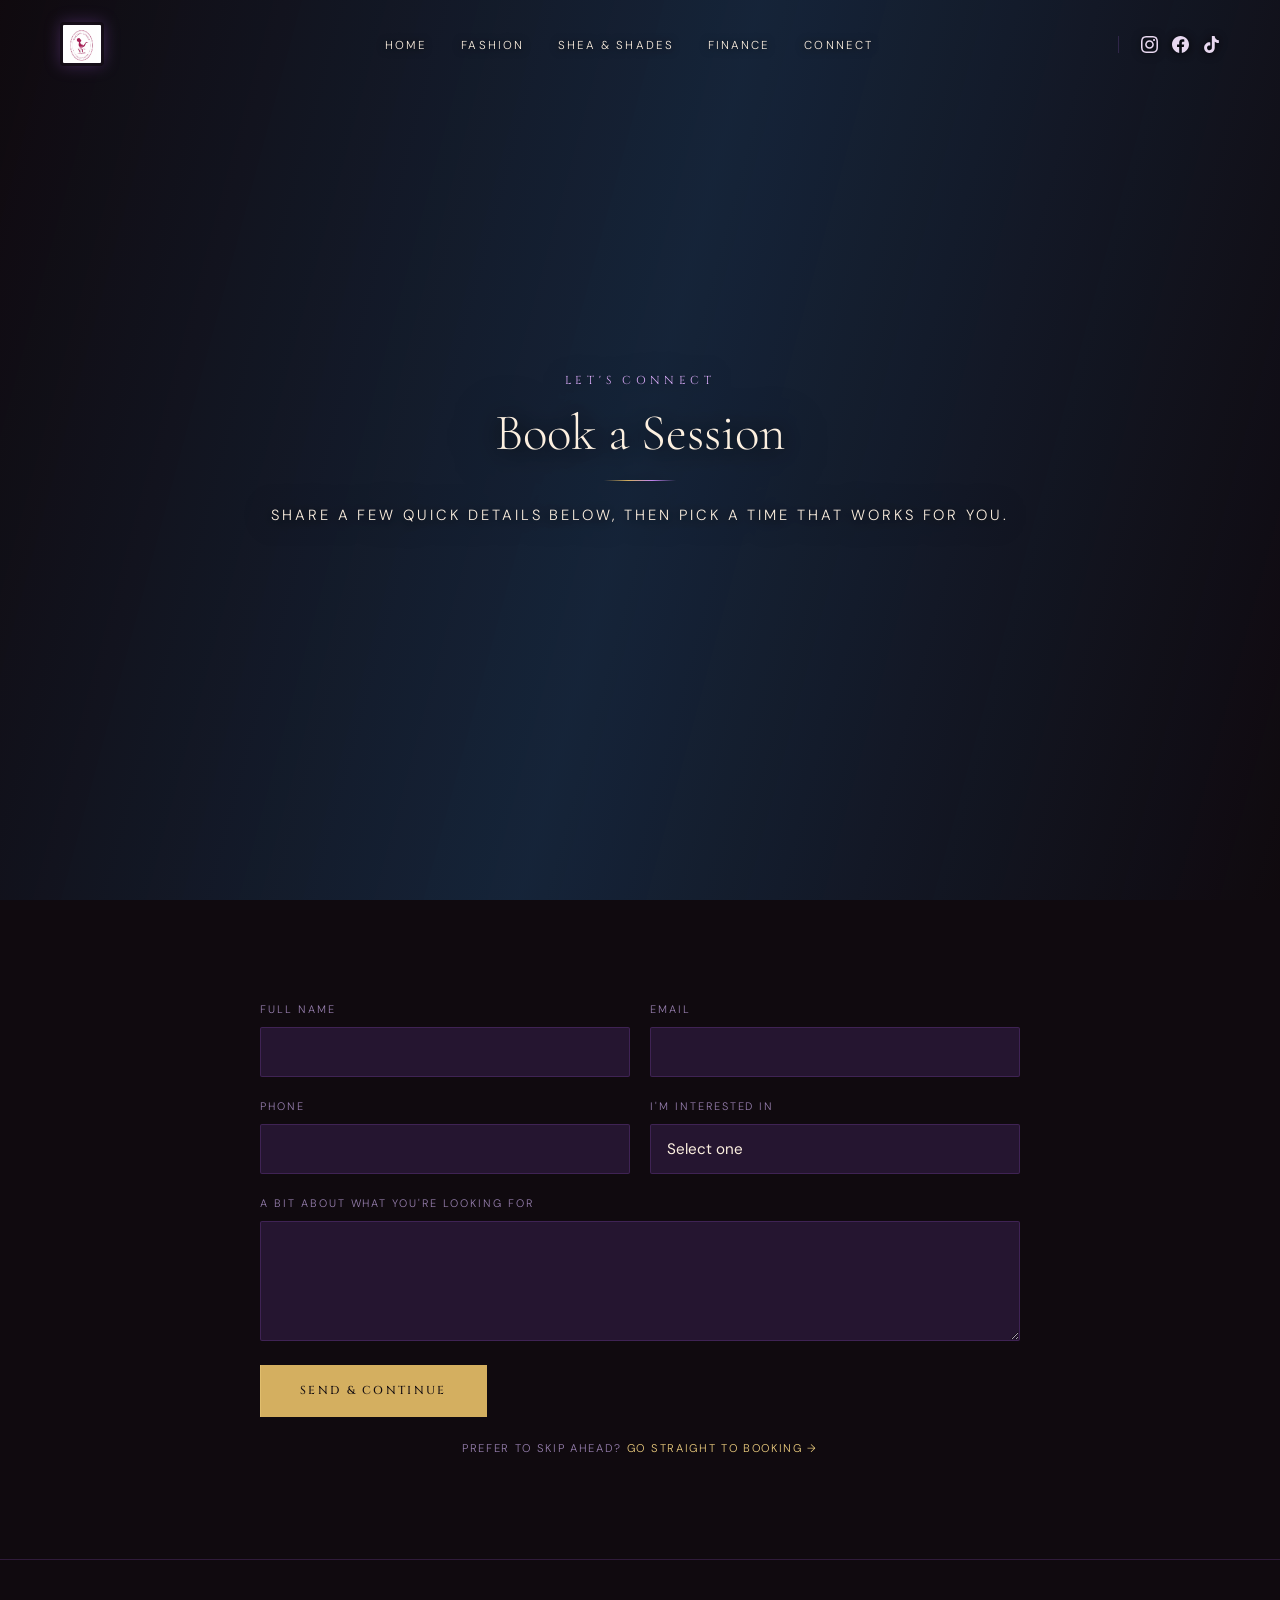
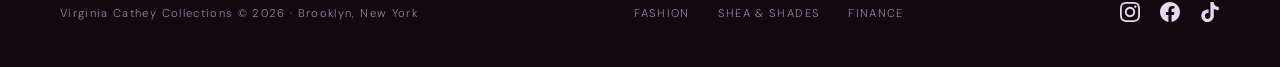
==== commit 71709b11: "Rename booking (1).html to booking.html" ====
--- a/booking.html
+++ b/booking.html
@@ -6,6 +6,41 @@
   <title>Book a Session | Virginia Cathey Collections</title>
   <meta name="description" content="Book a session with Virginia Cathey: fashion, Shea & Shades, or financial education.">
   <link rel="stylesheet" href="style.css">
+  <style>
+    /* Scoped to booking.html only — inquiry form styling */
+    .bk-form { display: grid; gap: 20px; }
+    .bk-row { display: grid; gap: 8px; }
+    .bk-row-2 { display: grid; grid-template-columns: 1fr 1fr; gap: 20px; }
+    @media (max-width: 640px) { .bk-row-2 { grid-template-columns: 1fr; } }
+    .bk-label {
+      font-family: var(--f-body); font-size: .68rem; letter-spacing: .18em;
+      text-transform: uppercase; color: var(--muted);
+    }
+    .bk-input, .bk-select, .bk-textarea {
+      width: 100%; background: var(--bg3); border: 1px solid var(--border);
+      color: var(--cream); font-family: var(--f-body); font-size: .95rem;
+      padding: 14px 16px; border-radius: 2px; transition: border-color .3s var(--ease);
+    }
+    .bk-input:focus, .bk-select:focus, .bk-textarea:focus {
+      outline: none; border-color: var(--purple-lt);
+    }
+    .bk-textarea { resize: vertical; min-height: 120px; font-family: inherit; }
+    .bk-select { appearance: none; cursor: pointer; }
+    .bk-submit {
+      justify-self: start; margin-top: 4px;
+      font-family: var(--f-display); padding: 16px 40px;
+    }
+    .bk-status {
+      font-size: .72rem; letter-spacing: .1em; color: var(--gold-lt);
+      display: none; text-align: center; margin-top: 16px;
+    }
+    .bk-status.show { display: block; }
+    .bk-fallback {
+      text-align: center; font-size: .7rem; letter-spacing: .15em;
+      text-transform: uppercase; color: var(--muted); margin-top: 22px;
+    }
+    .bk-fallback a { color: var(--gold-lt); }
+  </style>
 </head>
 <body>
 
@@ -60,27 +95,104 @@
   </div>
 </section>
 
-<!-- EMBEDDED FORM -->
+<!--
+  ============================================================
+  BOOKING FORM — submits directly to Google Forms in the
+  background (hidden iframe target), then auto-redirects to
+  thank-you.html. Visitor never leaves this page or sees any
+  Google UI. See setup instructions in the comment block
+  further down before this goes live.
+  ============================================================
+-->
 <section class="sec">
   <div class="wrap reveal" style="max-width:760px;margin:0 auto;">
-    <div style="border:1px solid var(--border);background:var(--bg3);padding:4px;position:relative;">
-      <!-- PLACEHOLDER: replace src below with the real Google Form embed URL -->
-      <iframe
-        src="PASTE_GOOGLE_FORM_EMBED_URL_HERE"
-        width="100%"
-        height="900"
-        frameborder="0"
-        marginheight="0"
-        marginwidth="0"
-        style="display:block;">
-        Loading form…
-      </iframe>
-    </div>
-    <p style="text-align:center;font-size:.7rem;letter-spacing:.15em;text-transform:uppercase;color:var(--muted);margin-top:20px;">
-      Prefer to skip ahead? <a href="thank-you.html" style="color:var(--gold-lt);">Go straight to booking &rarr;</a>
+
+    <form
+      id="bk-form"
+      class="bk-form"
+      action="PASTE_GOOGLE_FORM_RESPONSE_URL_HERE"
+      method="POST"
+      target="hidden_iframe"
+      onsubmit="document.getElementById('bk-submitted').value='true'; document.getElementById('bk-status').classList.add('show'); document.getElementById('bk-submit-btn').disabled=true; document.getElementById('bk-submit-btn').style.opacity='.6';">
+
+      <div class="bk-row-2">
+        <div class="bk-row">
+          <label class="bk-label" for="bk-name">Full Name</label>
+          <input class="bk-input" type="text" id="bk-name" name="entry.PASTE_NAME_ENTRY_ID" required>
+        </div>
+        <div class="bk-row">
+          <label class="bk-label" for="bk-email">Email</label>
+          <input class="bk-input" type="email" id="bk-email" name="entry.PASTE_EMAIL_ENTRY_ID" required>
+        </div>
+      </div>
+
+      <div class="bk-row-2">
+        <div class="bk-row">
+          <label class="bk-label" for="bk-phone">Phone</label>
+          <input class="bk-input" type="tel" id="bk-phone" name="entry.PASTE_PHONE_ENTRY_ID">
+        </div>
+        <div class="bk-row">
+          <label class="bk-label" for="bk-interest">I'm Interested In</label>
+          <select class="bk-select" id="bk-interest" name="entry.PASTE_INTEREST_ENTRY_ID" required>
+            <option value="" disabled selected>Select one</option>
+            <option value="Fashion / Couture">Fashion / Couture</option>
+            <option value="Shea & Shades">Shea &amp; Shades</option>
+            <option value="Financial Education">Financial Education</option>
+            <option value="General / Not Sure Yet">General / Not Sure Yet</option>
+          </select>
+        </div>
+      </div>
+
+      <div class="bk-row">
+        <label class="bk-label" for="bk-message">A Bit About What You're Looking For</label>
+        <textarea class="bk-textarea" id="bk-message" name="entry.PASTE_MESSAGE_ENTRY_ID"></textarea>
+      </div>
+
+      <!-- This hidden field's real entry ID isn't needed — it's just here so the
+           row count matches your live form if you add one. Safe to delete if unused. -->
+      <input type="hidden" id="bk-submitted" name="bk_submitted_flag" value="false">
+
+      <button id="bk-submit-btn" type="submit" class="btn btn-gold bk-submit"><span>Send &amp; Continue</span></button>
+
+      <p id="bk-status" class="bk-status">Sending your details — you'll be moved to booking in a moment…</p>
+    </form>
+
+    <!-- Hidden target — form posts here so the page never navigates away.
+         onload fires once for the blank iframe on page load (ignored, since
+         bk-submitted is still false) and again after the real POST completes
+         (when the redirect actually happens). -->
+    <iframe
+      name="hidden_iframe"
+      id="hidden_iframe"
+      style="display:none;"
+      onload="if (document.getElementById('bk-submitted').value === 'true') { window.location.href = 'thank-you.html'; }">
+    </iframe>
+
+    <p class="bk-fallback">
+      Prefer to skip ahead? <a href="thank-you.html">Go straight to booking &rarr;</a>
     </p>
   </div>
 </section>
+
+<!--
+  ============================================================
+  SETUP — do this once Virginia's Google Form exists:
+
+  1. Open the live Google Form, click the three-dot menu → "Get pre-filled link".
+  2. Fill in dummy answers for every field and click "Get link".
+  3. Open that pre-filled link and view page source (Ctrl+U / Cmd+Opt+U),
+     or just look at the URL — search for "entry.123456789" for each field.
+     Each field name in the pre-filled URL corresponds to one input above.
+  4. Replace each PASTE_..._ENTRY_ID above with the matching entry.XXXXXXX number.
+  5. Replace PASTE_GOOGLE_FORM_RESPONSE_URL_HERE in the <form action=""> with
+     the form's real submission URL — take the form's normal share link,
+     e.g. https://docs.google.com/forms/d/e/FORM_ID_HERE/viewform
+     and change "viewform" at the end to "formResponse".
+  6. Test it: submit the form, confirm a new row appears in the Form's
+     linked Google Sheet, and confirm the page redirects to thank-you.html.
+  ============================================================
+-->
+
 
 <!-- FOOTER -->
 <footer class="footer">
--- a/style.css
+++ b/style.css
@@ -53,7 +53,7 @@
 
 /* ── Nav ─────────────────────────────────────────────────── */
 .nav {
-  position: fixed; top: 0; left: 0; right: 0; z-index: 100;
+  position: fixed; top: 0; left: 0; right: 0; z-index: 250;
   padding: 22px 60px;
   display: grid;
   grid-template-columns: auto 1fr auto auto;
